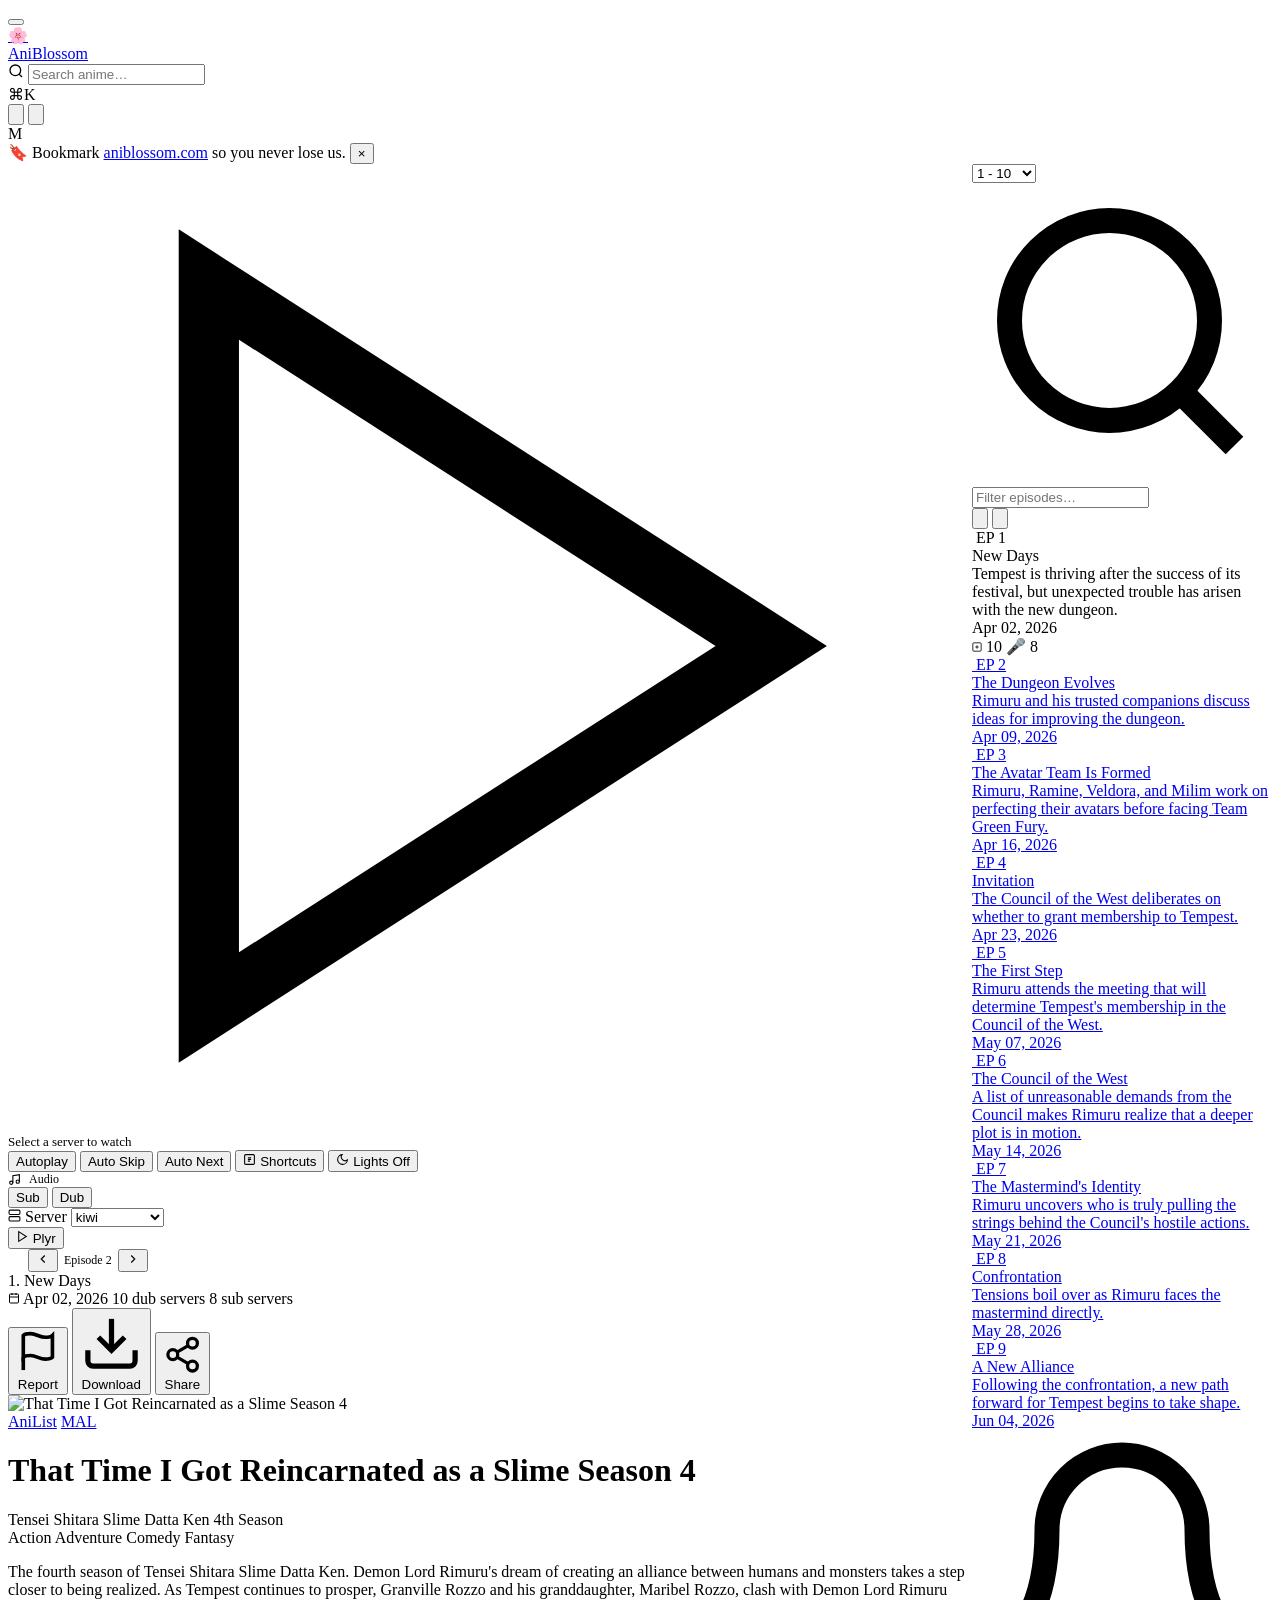
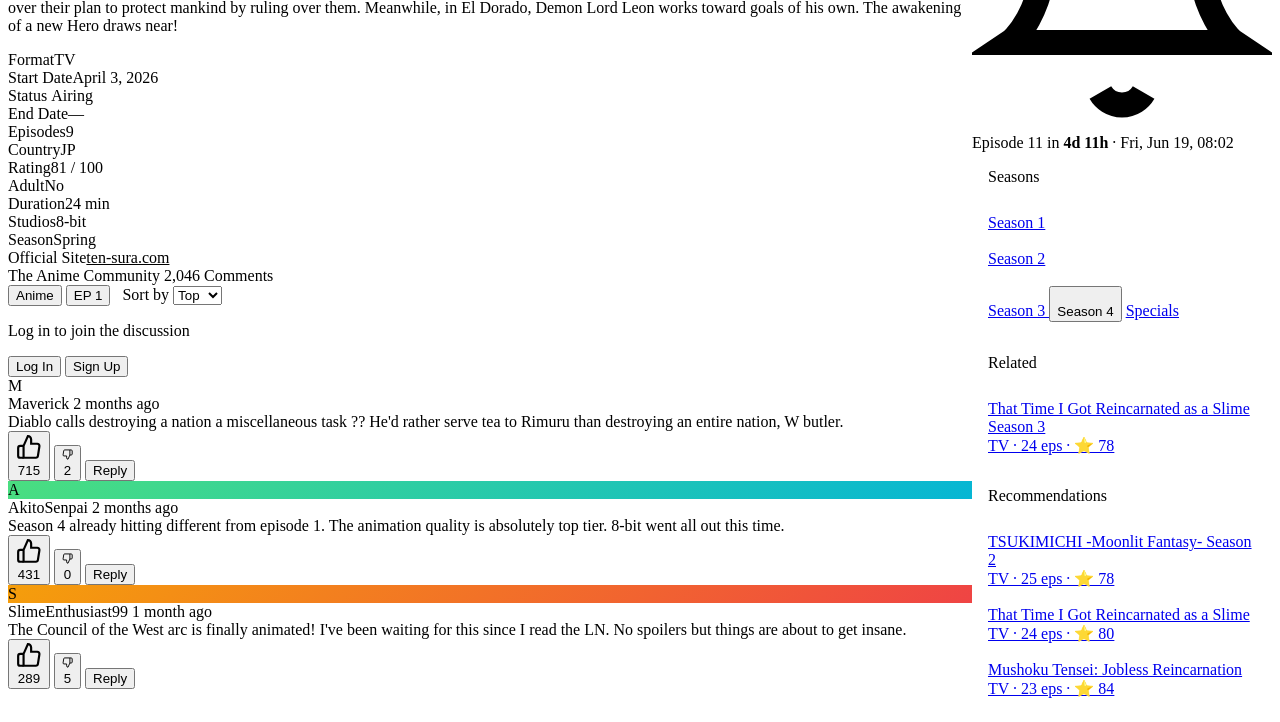
==== watch.html @ 987cf846 "Add files via upload" ====
<!DOCTYPE html>
<html lang="en">
<head>
  <meta charset="UTF-8">
  <meta name="viewport" content="width=device-width, initial-scale=1.0">
  <meta name="description" content="Watch That Time I Got Reincarnated as a Slime Season 4 — AniBlossom">
  <title>That Time I Got Reincarnated as a Slime S4 EP 1 — AniBlossom</title>
  <link rel="icon" type="image/svg+xml" href="data:image/svg+xml,<svg xmlns='http://www.w3.org/2000/svg' viewBox='0 0 32 32'><rect width='32' height='32' rx='8' fill='%23ff6e96'/><text x='16' y='22' text-anchor='middle' font-size='18'>🌸</text></svg>">
  <link rel="stylesheet" href="../css/style.css">
  <style>
    body { background: var(--bg-base); }
    .watch-page-wrap { display: flex; flex-direction: column; min-height: 100vh; }
    .watch-layout { display: grid; grid-template-columns: 1fr 300px; min-height: calc(100vh - var(--nav-h)); }
    .watch-player-col { border-right: 1px solid var(--border); display: flex; flex-direction: column; }

    /* Sidebar in watch mode */
    .watch-right-sidebar {
      display: flex; flex-direction: column;
      height: calc(100vh - var(--nav-h));
      position: sticky; top: var(--nav-h);
      overflow-y: auto; scrollbar-width: thin;
    }

    .ep-grid-mode { display: grid; grid-template-columns: 1fr 1fr; }
    .ep-grid-mode .ep-item { flex-direction: column; padding: 6px; }
    .ep-grid-mode .ep-thumb { width: 100%; height: auto; padding-top: 56.25%; position: relative; margin-bottom: 6px; }
    .ep-grid-mode .ep-thumb img { position: absolute; inset: 0; }
    .ep-grid-mode .ep-desc { display: none; }

    @media (max-width: 900px) {
      .watch-layout { grid-template-columns: 1fr; }
      .watch-right-sidebar {
        height: auto; position: static;
        max-height: 420px; border-top: 1px solid var(--border);
      }
      .watch-player-col { border-right: none; }
    }
    @media (max-width: 640px) {
      .anime-detail-grid { grid-template-columns: 1fr; }
      .seasons-grid { grid-template-columns: repeat(3, 1fr); }
    }
  </style>
</head>
<body class="watch-page" data-anime-id="182205" data-anime-title="That Time I Got Reincarnated as a Slime Season 4" data-anime-thumb="https://cdn.myanimelist.net/images/anime/1015/138006l.jpg" data-current-ep="1">

<!-- ── Navbar ──────────────────────────────────────────────── -->
<nav class="navbar">
  <button class="nav-menu-btn" aria-label="Menu">
    <span></span><span></span><span></span>
  </button>
  <a href="/" class="navbar-logo font-display">
    <div class="logo-icon">🌸</div>
    Ani<span>Blossom</span>
  </a>
  <div class="nav-search">
    <span class="search-icon">
      <svg viewBox="0 0 24 24" fill="none" stroke="currentColor" stroke-width="2" width="16" height="16"><circle cx="11" cy="11" r="8"/><path d="M21 21l-4.35-4.35"/></svg>
    </span>
    <input id="searchInput" type="search" placeholder="Search anime…" autocomplete="off">
    <div class="search-kbd"><span class="kbd">⌘</span><span class="kbd">K</span></div>
    <div class="search-dropdown" id="searchDropdown"></div>
  </div>
  <div class="nav-actions">
    <button class="nav-btn" id="randomBtn" title="Random" aria-label="Random anime">
      <svg viewBox="0 0 24 24" fill="none" stroke="currentColor" stroke-width="2"><polyline points="16 3 21 3 21 8"/><line x1="4" y1="20" x2="21" y2="3"/><polyline points="21 16 21 21 16 21"/><line x1="15" y1="15" x2="21" y2="21"/></svg>
    </button>
    <button class="nav-btn" title="Watchlist" aria-label="Watchlist">
      <svg viewBox="0 0 24 24" fill="none" stroke="currentColor" stroke-width="2"><path d="M19 21l-7-5-7 5V5a2 2 0 0 1 2-2h10a2 2 0 0 1 2 2z"/></svg>
    </button>
    <div class="nav-user-avatar">M</div>
  </div>
</nav>

<!-- Bookmark Banner -->
<div class="site-banner">
  <span class="site-banner-icon">🔖</span>
  Bookmark <a href="/">aniblossom.com</a> so you never lose us.
  <button class="site-banner-close" aria-label="Close">×</button>
</div>

<!-- ── Watch Layout ─────────────────────────────────────────── -->
<div class="watch-page-wrap">
<div class="watch-layout">

  <!-- ── Left: Player + Info ────────────────────────────────── -->
  <div class="watch-player-col">

    <!-- Video -->
    <div class="video-player-wrap">
      <div class="video-placeholder">
        <svg viewBox="0 0 24 24" fill="none" stroke="currentColor" stroke-width="1.5"><polygon points="5 3 19 12 5 21 5 3"/></svg>
        <span style="font-size:13px;color:var(--text-muted)">Select a server to watch</span>
      </div>
    </div>

    <!-- Player Controls Bar -->
    <div class="player-bar">
      <div class="player-bar-left">

        <!-- Autoplay -->
        <button class="player-toggle" data-pref="autoplay">
          <div class="toggle-switch"></div>
          Autoplay
        </button>

        <!-- Auto Skip -->
        <button class="player-toggle on" data-pref="autoskip">
          <div class="toggle-switch"></div>
          Auto Skip
        </button>

        <!-- Auto Next -->
        <button class="player-toggle" data-pref="autonext">
          <div class="toggle-switch"></div>
          Auto Next
        </button>

        <!-- Shortcuts -->
        <button class="player-toggle" data-pref="shortcuts">
          <svg viewBox="0 0 24 24" fill="none" stroke="currentColor" stroke-width="2" width="13" height="13"><rect x="3" y="3" width="18" height="18" rx="2"/><path d="M9 9h6M9 12h6M9 15h4"/></svg>
          Shortcuts
        </button>

        <!-- Lights Off -->
        <button class="player-toggle" data-pref="lights">
          <svg viewBox="0 0 24 24" fill="none" stroke="currentColor" stroke-width="2" width="13" height="13"><path d="M21 12.79A9 9 0 1 1 11.21 3 7 7 0 0 0 21 12.79z"/></svg>
          Lights Off
        </button>
      </div>
      <div class="player-bar-right">

        <!-- Audio: Sub / Dub -->
        <div style="display:flex;align-items:center;gap:8px;font-size:12px;color:var(--text-muted)">
          <svg viewBox="0 0 24 24" fill="none" stroke="currentColor" stroke-width="2" width="13" height="13"><path d="M9 18V5l12-2v13"/><circle cx="6" cy="18" r="3"/><circle cx="18" cy="16" r="3"/></svg>
          Audio
        </div>
        <div class="audio-toggle">
          <button class="audio-btn active">Sub</button>
          <button class="audio-btn">Dub</button>
        </div>

        <!-- Server select -->
        <div class="server-select">
          <span class="server-label">
            <svg viewBox="0 0 24 24" fill="none" stroke="currentColor" stroke-width="2" width="13" height="13"><rect x="2" y="2" width="20" height="8" rx="2"/><rect x="2" y="14" width="20" height="8" rx="2"/><line x1="6" y1="6" x2="6.01" y2="6"/><line x1="6" y1="18" x2="6.01" y2="18"/></svg>
            Server
          </span>
          <select id="serverSelect" class="server-dropdown">
            <option>kiwi</option>
            <option>vidplay</option>
            <option>filemoon</option>
            <option>streamtape</option>
            <option>doodstream</option>
          </select>
        </div>

        <!-- Plyr -->
        <button class="player-toggle" data-pref="plyr">
          <svg viewBox="0 0 24 24" fill="none" stroke="currentColor" stroke-width="2" width="13" height="13"><polygon points="5 3 19 12 5 21 5 3"/></svg>
          Plyr
        </button>

        <!-- Prev / Ep N / Next -->
        <div style="display:flex;align-items:center;gap:6px;margin-left:8px;border-left:1px solid var(--border);padding-left:12px">
          <button class="nav-btn" title="Previous episode">
            <svg viewBox="0 0 24 24" fill="none" stroke="currentColor" stroke-width="2" width="14"><polyline points="15 18 9 12 15 6"/></svg>
          </button>
          <span style="font-size:12px;color:var(--text-muted);white-space:nowrap">Episode 2</span>
          <button class="nav-btn" title="Next episode">
            <svg viewBox="0 0 24 24" fill="none" stroke="currentColor" stroke-width="2" width="14"><polyline points="9 18 15 12 9 6"/></svg>
          </button>
        </div>

      </div>
    </div>

    <!-- Episode Info Below Player -->
    <div class="watch-info">
      <div class="watch-ep-title">1. New Days</div>
      <div class="watch-ep-meta">
        <span class="watch-ep-meta-item">
          <svg viewBox="0 0 24 24" fill="none" stroke="currentColor" stroke-width="2" width="12"><rect x="3" y="4" width="18" height="18" rx="2"/><line x1="16" y1="2" x2="16" y2="6"/><line x1="8" y1="2" x2="8" y2="6"/><line x1="3" y1="10" x2="21" y2="10"/></svg>
          Apr 02, 2026
        </span>
        <span class="watch-ep-meta-item">10 dub servers</span>
        <span class="watch-ep-meta-item">8 sub servers</span>
      </div>
      <div class="watch-ep-actions">
        <button class="watch-action-btn" data-action="report">
          <svg viewBox="0 0 24 24" fill="none" stroke="currentColor" stroke-width="2"><path d="M4 15s1-1 4-1 5 2 8 2 4-1 4-1V3s-1 1-4 1-5-2-8-2-4 1-4 1z"/><line x1="4" y1="22" x2="4" y2="15"/></svg>
          Report
        </button>
        <button class="watch-action-btn" data-action="download">
          <svg viewBox="0 0 24 24" fill="none" stroke="currentColor" stroke-width="2"><path d="M21 15v4a2 2 0 0 1-2 2H5a2 2 0 0 1-2-2v-4"/><polyline points="7 10 12 15 17 10"/><line x1="12" y1="15" x2="12" y2="3"/></svg>
          Download
        </button>
        <button class="watch-action-btn" data-action="share">
          <svg viewBox="0 0 24 24" fill="none" stroke="currentColor" stroke-width="2"><circle cx="18" cy="5" r="3"/><circle cx="6" cy="12" r="3"/><circle cx="18" cy="19" r="3"/><line x1="8.59" y1="13.51" x2="15.42" y2="17.49"/><line x1="15.41" y1="6.51" x2="8.59" y2="10.49"/></svg>
          Share
        </button>
      </div>
    </div>

    <!-- Anime Detail Card -->
    <div class="anime-detail-card">
      <div class="anime-detail-poster">
        <img src="https://cdn.myanimelist.net/images/anime/1015/138006l.jpg" alt="That Time I Got Reincarnated as a Slime Season 4">
        <div class="anime-detail-poster-actions">
          <a href="https://anilist.co" target="_blank" rel="noopener" class="poster-action-btn">AniList</a>
          <a href="https://myanimelist.net" target="_blank" rel="noopener" class="poster-action-btn">MAL</a>
        </div>
      </div>
      <div class="anime-detail-info">
        <h1 class="anime-detail-title">That Time I Got Reincarnated as a Slime Season 4</h1>
        <div class="anime-detail-subtitle">Tensei Shitara Slime Datta Ken 4th Season</div>
        <div class="anime-detail-tags">
          <span class="anime-tag">Action</span>
          <span class="anime-tag">Adventure</span>
          <span class="anime-tag">Comedy</span>
          <span class="anime-tag">Fantasy</span>
        </div>
        <p class="anime-detail-desc">
          The fourth season of Tensei Shitara Slime Datta Ken. Demon Lord Rimuru's dream of creating an alliance between humans and monsters takes a step closer to being realized. As Tempest continues to prosper, Granville Rozzo and his granddaughter, Maribel Rozzo, clash with Demon Lord Rimuru over their plan to protect mankind by ruling over them. Meanwhile, in El Dorado, Demon Lord Leon works toward goals of his own. The awakening of a new Hero draws near!
        </p>
        <div class="anime-detail-grid">
          <div class="detail-row"><span class="detail-label">Format</span><span class="detail-value">TV</span></div>
          <div class="detail-row"><span class="detail-label">Start Date</span><span class="detail-value">April 3, 2026</span></div>
          <div class="detail-row"><span class="detail-label">Status</span><span class="detail-value"><span class="dot dot-airing" style="display:inline-block;margin-right:4px;vertical-align:middle"></span>Airing</span></div>
          <div class="detail-row"><span class="detail-label">End Date</span><span class="detail-value">—</span></div>
          <div class="detail-row"><span class="detail-label">Episodes</span><span class="detail-value">9</span></div>
          <div class="detail-row"><span class="detail-label">Country</span><span class="detail-value">JP</span></div>
          <div class="detail-row"><span class="detail-label">Rating</span><span class="detail-value">81 / 100</span></div>
          <div class="detail-row"><span class="detail-label">Adult</span><span class="detail-value">No</span></div>
          <div class="detail-row"><span class="detail-label">Duration</span><span class="detail-value">24 min</span></div>
          <div class="detail-row"><span class="detail-label">Studios</span><span class="detail-value">8-bit</span></div>
          <div class="detail-row"><span class="detail-label">Season</span><span class="detail-value">Spring</span></div>
          <div class="detail-row"><span class="detail-label">Official Site</span><span class="detail-value"><a href="https://www.ten-sura.com" target="_blank" rel="noopener" style="color:var(--accent)">ten-sura.com</a></span></div>
        </div>
      </div>
    </div>

    <!-- Comments -->
    <div class="comments-section">
      <div class="comments-header">
        <div>
          <span class="comments-title">The Anime Community</span>
          <span class="comments-count">2,046 Comments</span>
        </div>
        <div style="display:flex;align-items:center;gap:12px">
          <div class="comments-tabs">
            <button class="comment-tab active" data-tab="anime">Anime</button>
            <button class="comment-tab" data-tab="ep">EP 1</button>
          </div>
          <div class="comments-sort">
            Sort by
            <select class="sort-select">
              <option>Top</option>
              <option>New</option>
              <option>Old</option>
            </select>
          </div>
        </div>
      </div>

      <!-- Auth bar -->
      <div class="comments-auth-bar">
        <p>Log in to join the discussion</p>
        <button class="auth-btn auth-btn-login">Log In</button>
        <button class="auth-btn auth-btn-signup">Sign Up</button>
      </div>

      <!-- Comments -->
      <div class="comment-item">
        <div class="comment-avatar">M</div>
        <div class="comment-body">
          <div class="comment-header">
            <span class="comment-author">Maverick</span>
            <span class="comment-time">2 months ago</span>
          </div>
          <div class="comment-text">Diablo calls destroying a nation a miscellaneous task ?? He'd rather serve tea to Rimuru than destroying an entire nation, W butler.</div>
          <div class="comment-actions">
            <button class="comment-action-btn" data-vote="up">
              <svg viewBox="0 0 24 24" fill="none" stroke="currentColor" stroke-width="2"><path d="M14 9V5a3 3 0 0 0-3-3l-4 9v11h11.28a2 2 0 0 0 2-1.7l1.38-9a2 2 0 0 0-2-2.3H14z"/><path d="M7 22H4a2 2 0 0 1-2-2v-7a2 2 0 0 1 2-2h3"/></svg>
              <span class="comment-likes">715</span>
            </button>
            <button class="comment-action-btn" data-vote="down">
              <svg viewBox="0 0 24 24" fill="none" stroke="currentColor" stroke-width="2"><path d="M10 15v4a3 3 0 0 0 3 3l4-9V2H5.72a2 2 0 0 0-2 1.7l-1.38 9a2 2 0 0 0 2 2.3H10z"/><path d="M17 2h2.67A2.31 2.31 0 0 1 22 4v7a2.31 2.31 0 0 1-2.33 2H17"/></svg>
              <span class="comment-likes">2</span>
            </button>
            <button class="comment-reply-link">Reply</button>
          </div>
        </div>
      </div>

      <div class="comment-item">
        <div class="comment-avatar" style="background:linear-gradient(135deg,#4ade80,#06b6d4)">A</div>
        <div class="comment-body">
          <div class="comment-header">
            <span class="comment-author">AkitoSenpai</span>
            <span class="comment-time">2 months ago</span>
          </div>
          <div class="comment-text">Season 4 already hitting different from episode 1. The animation quality is absolutely top tier. 8-bit went all out this time.</div>
          <div class="comment-actions">
            <button class="comment-action-btn" data-vote="up">
              <svg viewBox="0 0 24 24" fill="none" stroke="currentColor" stroke-width="2"><path d="M14 9V5a3 3 0 0 0-3-3l-4 9v11h11.28a2 2 0 0 0 2-1.7l1.38-9a2 2 0 0 0-2-2.3H14z"/><path d="M7 22H4a2 2 0 0 1-2-2v-7a2 2 0 0 1 2-2h3"/></svg>
              <span class="comment-likes">431</span>
            </button>
            <button class="comment-action-btn" data-vote="down">
              <svg viewBox="0 0 24 24" fill="none" stroke="currentColor" stroke-width="2"><path d="M10 15v4a3 3 0 0 0 3 3l4-9V2H5.72a2 2 0 0 0-2 1.7l-1.38 9a2 2 0 0 0 2 2.3H10z"/><path d="M17 2h2.67A2.31 2.31 0 0 1 22 4v7a2.31 2.31 0 0 1-2.33 2H17"/></svg>
              <span class="comment-likes">0</span>
            </button>
            <button class="comment-reply-link">Reply</button>
          </div>
        </div>
      </div>

      <div class="comment-item">
        <div class="comment-avatar" style="background:linear-gradient(135deg,#f59e0b,#ef4444)">S</div>
        <div class="comment-body">
          <div class="comment-header">
            <span class="comment-author">SlimeEnthusiast99</span>
            <span class="comment-time">1 month ago</span>
          </div>
          <div class="comment-text">The Council of the West arc is finally animated! I've been waiting for this since I read the LN. No spoilers but things are about to get insane.</div>
          <div class="comment-actions">
            <button class="comment-action-btn" data-vote="up">
              <svg viewBox="0 0 24 24" fill="none" stroke="currentColor" stroke-width="2"><path d="M14 9V5a3 3 0 0 0-3-3l-4 9v11h11.28a2 2 0 0 0 2-1.7l1.38-9a2 2 0 0 0-2-2.3H14z"/><path d="M7 22H4a2 2 0 0 1-2-2v-7a2 2 0 0 1 2-2h3"/></svg>
              <span class="comment-likes">289</span>
            </button>
            <button class="comment-action-btn" data-vote="down">
              <svg viewBox="0 0 24 24" fill="none" stroke="currentColor" stroke-width="2"><path d="M10 15v4a3 3 0 0 0 3 3l4-9V2H5.72a2 2 0 0 0-2 1.7l-1.38 9a2 2 0 0 0 2 2.3H10z"/><path d="M17 2h2.67A2.31 2.31 0 0 1 22 4v7a2.31 2.31 0 0 1-2.33 2H17"/></svg>
              <span class="comment-likes">5</span>
            </button>
            <button class="comment-reply-link">Reply</button>
          </div>
        </div>
      </div>

    </div>

  </div>

  <!-- ── Right: Episode List + Seasons + Related ────────────── -->
  <div class="watch-right-sidebar">

    <!-- Episode Panel -->
    <div style="flex-shrink:0">
      <div class="episode-panel-header">
        <select class="ep-range-select">
          <option>1 - 10</option>
          <option>11 - 20</option>
        </select>
        <div class="ep-search">
          <span class="ep-search-icon">
            <svg viewBox="0 0 24 24" fill="none" stroke="currentColor" stroke-width="2"><circle cx="11" cy="11" r="8"/><path d="M21 21l-4.35-4.35"/></svg>
          </span>
          <input type="search" placeholder="Filter episodes…">
        </div>
        <div class="ep-view-btns">
          <button class="ep-view-btn active" data-view="list" title="List view">
            <svg viewBox="0 0 24 24" fill="none" stroke="currentColor" stroke-width="2"><line x1="8" y1="6" x2="21" y2="6"/><line x1="8" y1="12" x2="21" y2="12"/><line x1="8" y1="18" x2="21" y2="18"/><line x1="3" y1="6" x2="3.01" y2="6"/><line x1="3" y1="12" x2="3.01" y2="12"/><line x1="3" y1="18" x2="3.01" y2="18"/></svg>
          </button>
          <button class="ep-view-btn" data-view="grid" title="Grid view">
            <svg viewBox="0 0 24 24" fill="none" stroke="currentColor" stroke-width="2"><rect x="3" y="3" width="7" height="7"/><rect x="14" y="3" width="7" height="7"/><rect x="14" y="14" width="7" height="7"/><rect x="3" y="14" width="7" height="7"/></svg>
          </button>
        </div>
      </div>

      <div class="episode-list">

        <div class="ep-item active">
          <div class="ep-thumb">
            <img src="https://cdn.myanimelist.net/images/anime/1015/138006l.jpg" alt="" loading="lazy">
            <span class="ep-num-badge">EP 1</span>
          </div>
          <div class="ep-info">
            <div class="ep-title">New Days</div>
            <div class="ep-desc">Tempest is thriving after the success of its festival, but unexpected trouble has arisen with the new dungeon.</div>
            <div class="ep-date">Apr 02, 2026</div>
            <div class="ep-badges">
              <span class="ep-badge">
                <svg viewBox="0 0 24 24" fill="none" stroke="currentColor" stroke-width="2" width="10"><rect x="2" y="2" width="20" height="20" rx="2"/><path d="M8 12h8M12 8v8"/></svg>
                10
              </span>
              <span class="ep-badge">🎤 8</span>
            </div>
          </div>
        </div>

        <a href="/watch/182205/2" class="ep-item">
          <div class="ep-thumb">
            <img src="https://cdn.myanimelist.net/images/anime/1015/138006l.jpg" alt="" loading="lazy">
            <span class="ep-num-badge">EP 2</span>
          </div>
          <div class="ep-info">
            <div class="ep-title">The Dungeon Evolves</div>
            <div class="ep-desc">Rimuru and his trusted companions discuss ideas for improving the dungeon.</div>
            <div class="ep-date">Apr 09, 2026</div>
          </div>
        </a>

        <a href="/watch/182205/3" class="ep-item">
          <div class="ep-thumb">
            <img src="https://cdn.myanimelist.net/images/anime/1015/138006l.jpg" alt="" loading="lazy">
            <span class="ep-num-badge">EP 3</span>
          </div>
          <div class="ep-info">
            <div class="ep-title">The Avatar Team Is Formed</div>
            <div class="ep-desc">Rimuru, Ramine, Veldora, and Milim work on perfecting their avatars before facing Team Green Fury.</div>
            <div class="ep-date">Apr 16, 2026</div>
          </div>
        </a>

        <a href="/watch/182205/4" class="ep-item">
          <div class="ep-thumb">
            <img src="https://cdn.myanimelist.net/images/anime/1015/138006l.jpg" alt="" loading="lazy">
            <span class="ep-num-badge">EP 4</span>
          </div>
          <div class="ep-info">
            <div class="ep-title">Invitation</div>
            <div class="ep-desc">The Council of the West deliberates on whether to grant membership to Tempest.</div>
            <div class="ep-date">Apr 23, 2026</div>
          </div>
        </a>

        <a href="/watch/182205/5" class="ep-item">
          <div class="ep-thumb">
            <img src="https://cdn.myanimelist.net/images/anime/1015/138006l.jpg" alt="" loading="lazy">
            <span class="ep-num-badge">EP 5</span>
          </div>
          <div class="ep-info">
            <div class="ep-title">The First Step</div>
            <div class="ep-desc">Rimuru attends the meeting that will determine Tempest's membership in the Council of the West.</div>
            <div class="ep-date">May 07, 2026</div>
          </div>
        </a>

        <a href="/watch/182205/6" class="ep-item">
          <div class="ep-thumb">
            <img src="https://cdn.myanimelist.net/images/anime/1015/138006l.jpg" alt="" loading="lazy">
            <span class="ep-num-badge">EP 6</span>
          </div>
          <div class="ep-info">
            <div class="ep-title">The Council of the West</div>
            <div class="ep-desc">A list of unreasonable demands from the Council makes Rimuru realize that a deeper plot is in motion.</div>
            <div class="ep-date">May 14, 2026</div>
          </div>
        </a>

        <a href="/watch/182205/7" class="ep-item">
          <div class="ep-thumb">
            <img src="https://cdn.myanimelist.net/images/anime/1015/138006l.jpg" alt="" loading="lazy">
            <span class="ep-num-badge">EP 7</span>
          </div>
          <div class="ep-info">
            <div class="ep-title">The Mastermind's Identity</div>
            <div class="ep-desc">Rimuru uncovers who is truly pulling the strings behind the Council's hostile actions.</div>
            <div class="ep-date">May 21, 2026</div>
          </div>
        </a>

        <a href="/watch/182205/8" class="ep-item">
          <div class="ep-thumb">
            <img src="https://cdn.myanimelist.net/images/anime/1015/138006l.jpg" alt="" loading="lazy">
            <span class="ep-num-badge">EP 8</span>
          </div>
          <div class="ep-info">
            <div class="ep-title">Confrontation</div>
            <div class="ep-desc">Tensions boil over as Rimuru faces the mastermind directly.</div>
            <div class="ep-date">May 28, 2026</div>
          </div>
        </a>

        <a href="/watch/182205/9" class="ep-item">
          <div class="ep-thumb">
            <img src="https://cdn.myanimelist.net/images/anime/1015/138006l.jpg" alt="" loading="lazy">
            <span class="ep-num-badge">EP 9</span>
          </div>
          <div class="ep-info">
            <div class="ep-title">A New Alliance</div>
            <div class="ep-desc">Following the confrontation, a new path forward for Tempest begins to take shape.</div>
            <div class="ep-date">Jun 04, 2026</div>
          </div>
        </a>

      </div>

      <!-- Next episode alert -->
      <div class="ep-next-alert">
        <svg viewBox="0 0 24 24" fill="none" stroke="currentColor" stroke-width="2"><path d="M18 8A6 6 0 0 0 6 8c0 7-3 9-3 9h18s-3-2-3-9"/><path d="M13.73 21a2 2 0 0 1-3.46 0"/></svg>
        <span class="ep-next-text">Episode 11 in <strong>4d 11h</strong> · Fri, Jun 19, 08:02</span>
      </div>
    </div>

    <!-- Seasons -->
    <div style="padding:16px;border-top:1px solid var(--border)">
      <div class="sidebar-section-title" style="margin-bottom:10px">Seasons</div>
      <div class="seasons-grid">
        <a href="/watch/tensei-s1" class="season-btn">
          <div class="season-btn-thumb">
            <img src="https://cdn.myanimelist.net/images/anime/1383/103816l.jpg" alt="" loading="lazy">
          </div>
          Season 1
        </a>
        <a href="/watch/tensei-s2" class="season-btn">
          <div class="season-btn-thumb">
            <img src="https://cdn.myanimelist.net/images/anime/1017/130307l.jpg" alt="" loading="lazy">
          </div>
          Season 2
        </a>
        <a href="/watch/tensei-s3" class="season-btn">
          <div class="season-btn-thumb">
            <img src="https://cdn.myanimelist.net/images/anime/1015/138006l.jpg" alt="" loading="lazy">
          </div>
          Season 3
        </a>
        <button class="season-btn active">
          <div class="season-btn-thumb">
            <img src="https://cdn.myanimelist.net/images/anime/1015/138006l.jpg" alt="" loading="lazy">
          </div>
          Season 4
        </button>
        <a href="/watch/tensei-specials" class="season-btn" style="grid-column:1/-1">Specials</a>
      </div>
    </div>

    <!-- Related -->
    <div style="padding:16px;border-top:1px solid var(--border)">
      <div class="sidebar-section-title" style="margin-bottom:10px">Related</div>
      <a class="related-item" href="/watch/tensei-s3">
        <span class="dot dot-finished"></span>
        <div class="related-thumb">
          <img src="https://cdn.myanimelist.net/images/anime/1017/130307l.jpg" alt="" loading="lazy">
        </div>
        <div>
          <div class="related-title">That Time I Got Reincarnated as a Slime Season 3</div>
          <div class="related-meta">TV · 24 eps · ⭐ 78</div>
        </div>
      </a>
    </div>

    <!-- Recommendations -->
    <div style="padding:16px;border-top:1px solid var(--border)">
      <div class="sidebar-section-title" style="margin-bottom:10px">Recommendations</div>
      <a class="related-item" href="/watch/tsukimichi-s2">
        <span class="dot dot-finished"></span>
        <div class="related-thumb">
          <img src="https://cdn.myanimelist.net/images/anime/1855/138060l.jpg" alt="" loading="lazy">
        </div>
        <div>
          <div class="related-title">TSUKIMICHI -Moonlit Fantasy- Season 2</div>
          <div class="related-meta">TV · 25 eps · ⭐ 78</div>
        </div>
      </a>
      <a class="related-item" href="/watch/tensei-s1">
        <span class="dot dot-finished"></span>
        <div class="related-thumb">
          <img src="https://cdn.myanimelist.net/images/anime/1383/103816l.jpg" alt="" loading="lazy">
        </div>
        <div>
          <div class="related-title">That Time I Got Reincarnated as a Slime</div>
          <div class="related-meta">TV · 24 eps · ⭐ 80</div>
        </div>
      </a>
      <a class="related-item" href="/watch/mushoku">
        <span class="dot dot-upcoming"></span>
        <div class="related-thumb">
          <img src="https://cdn.myanimelist.net/images/anime/1432/140033l.jpg" alt="" loading="lazy">
        </div>
        <div>
          <div class="related-title">Mushoku Tensei: Jobless Reincarnation</div>
          <div class="related-meta">TV · 23 eps · ⭐ 84</div>
        </div>
      </a>
    </div>

  </div>

</div><!-- end watch-layout -->
</div><!-- end watch-page-wrap -->

<div id="toastContainer" class="toast-container"></div>
<script src="../js/main.js"></script>
</body>
</html>
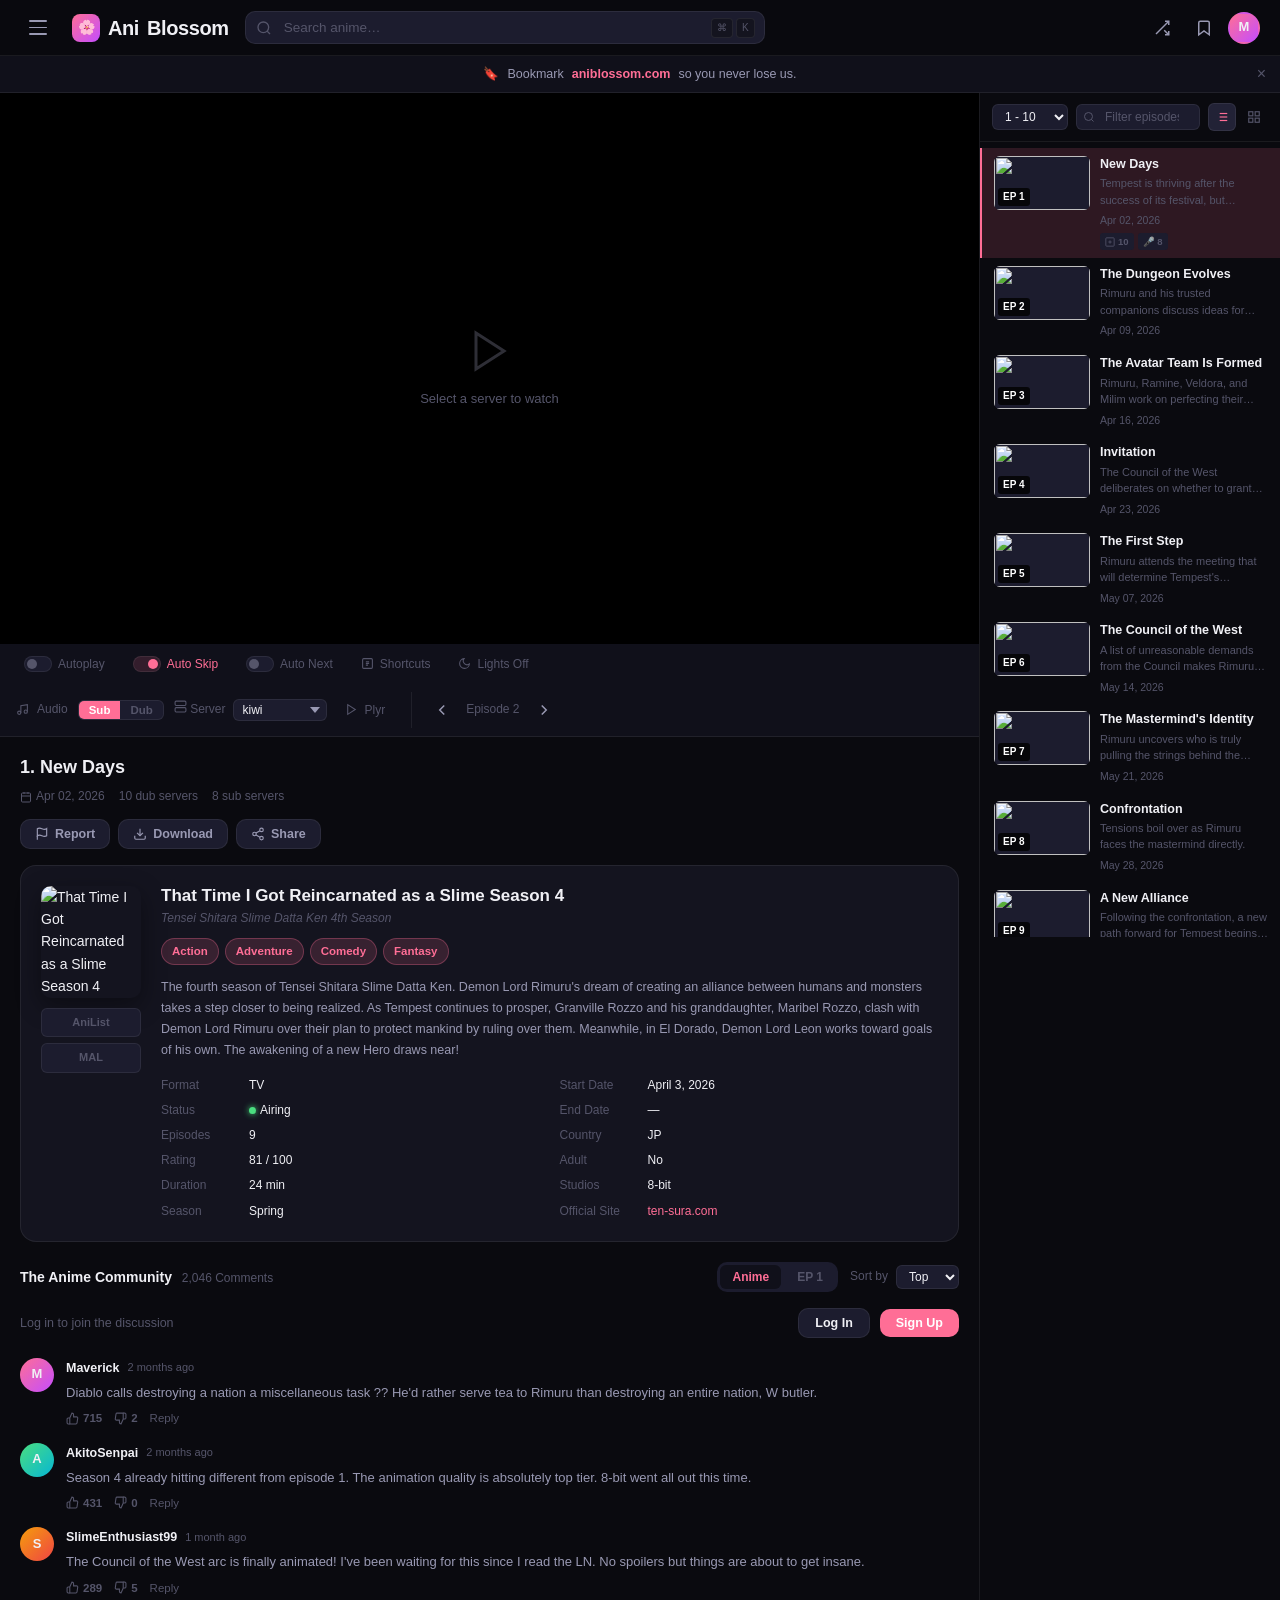
==== commit 285ac3e6: "Update watch.html" ====
--- a/watch.html
+++ b/watch.html
@@ -6,7 +6,7 @@
   <meta name="description" content="Watch That Time I Got Reincarnated as a Slime Season 4 — AniBlossom">
   <title>That Time I Got Reincarnated as a Slime S4 EP 1 — AniBlossom</title>
   <link rel="icon" type="image/svg+xml" href="data:image/svg+xml,<svg xmlns='http://www.w3.org/2000/svg' viewBox='0 0 32 32'><rect width='32' height='32' rx='8' fill='%23ff6e96'/><text x='16' y='22' text-anchor='middle' font-size='18'>🌸</text></svg>">
-  <link rel="stylesheet" href="../css/style.css">
+  <link rel="stylesheet" href="styles.css">
   <style>
     body { background: var(--bg-base); }
     .watch-page-wrap { display: flex; flex-direction: column; min-height: 100vh; }
--- a/styles.css
+++ b/styles.css
@@ -0,0 +1,1490 @@
+/* ============================================================
+   ANIBLOSSOM — Global Stylesheet
+   Brand: deep dark + sakura accent
+   ============================================================ */
+
+@import url('https://fonts.googleapis.com/css2?family=Inter:wght@300;400;500;600;700&family=Outfit:wght@400;600;700;800&display=swap');
+
+/* ── Design Tokens ────────────────────────────────────────── */
+:root {
+  /* Palette */
+  --bg-base:       #0a0a0f;
+  --bg-surface:    #10101a;
+  --bg-card:       #14141f;
+  --bg-elevated:   #1c1c2e;
+  --bg-hover:      #222236;
+
+  --border:        rgba(255,255,255,0.07);
+  --border-accent: rgba(255,110,150,0.3);
+
+  /* Sakura accent */
+  --accent:        #ff6e96;
+  --accent-dim:    rgba(255,110,150,0.15);
+  --accent-glow:   rgba(255,110,150,0.25);
+  --accent-soft:   #ff9ab5;
+
+  /* Text */
+  --text-primary:  #f0f0f5;
+  --text-secondary:#9999b3;
+  --text-muted:    #55556a;
+  --text-accent:   #ff6e96;
+
+  /* Status dots */
+  --dot-airing:    #4ade80;
+  --dot-upcoming:  #facc15;
+  --dot-finished:  #94a3b8;
+
+  /* Sizing */
+  --nav-h:         56px;
+  --sidebar-w:     300px;
+  --radius-sm:     6px;
+  --radius-md:     10px;
+  --radius-lg:     16px;
+  --radius-xl:     22px;
+
+  /* Transitions */
+  --ease:          cubic-bezier(0.4, 0, 0.2, 1);
+  --dur-fast:      120ms;
+  --dur-mid:       200ms;
+  --dur-slow:      350ms;
+}
+
+/* ── Reset ────────────────────────────────────────────────── */
+*, *::before, *::after { box-sizing: border-box; margin: 0; padding: 0; }
+
+html { scroll-behavior: smooth; -webkit-text-size-adjust: 100%; }
+
+body {
+  background: var(--bg-base);
+  color: var(--text-primary);
+  font-family: 'Inter', -apple-system, BlinkMacSystemFont, sans-serif;
+  font-size: 14px;
+  line-height: 1.6;
+  min-height: 100vh;
+  overflow-x: hidden;
+  -webkit-font-smoothing: antialiased;
+  -moz-osx-font-smoothing: grayscale;
+}
+
+a { color: inherit; text-decoration: none; }
+img { display: block; max-width: 100%; }
+button { border: none; background: none; cursor: pointer; font-family: inherit; }
+input, select, textarea { font-family: inherit; }
+ul, ol { list-style: none; }
+
+/* ── Scrollbar ────────────────────────────────────────────── */
+::-webkit-scrollbar { width: 6px; height: 6px; }
+::-webkit-scrollbar-track { background: transparent; }
+::-webkit-scrollbar-thumb { background: var(--bg-elevated); border-radius: 99px; }
+::-webkit-scrollbar-thumb:hover { background: var(--accent-dim); }
+
+/* ── Typography ───────────────────────────────────────────── */
+.font-display { font-family: 'Outfit', sans-serif; }
+
+h1, h2, h3, h4 { font-family: 'Outfit', sans-serif; font-weight: 700; line-height: 1.2; }
+
+/* ── Utility ──────────────────────────────────────────────── */
+.sr-only {
+  position: absolute; width: 1px; height: 1px;
+  padding: 0; margin: -1px; overflow: hidden;
+  clip: rect(0,0,0,0); white-space: nowrap; border: 0;
+}
+
+.truncate { overflow: hidden; text-overflow: ellipsis; white-space: nowrap; }
+
+.badge {
+  display: inline-flex; align-items: center; gap: 4px;
+  padding: 2px 8px; border-radius: 99px;
+  font-size: 11px; font-weight: 600; letter-spacing: 0.03em;
+  background: var(--bg-elevated);
+  color: var(--text-secondary);
+}
+.badge-accent { background: var(--accent-dim); color: var(--accent); }
+.badge-green  { background: rgba(74,222,128,0.12); color: #4ade80; }
+.badge-yellow { background: rgba(250,204,21,0.12); color: #facc15; }
+
+.dot {
+  width: 7px; height: 7px; border-radius: 50%;
+  display: inline-block; flex-shrink: 0;
+}
+.dot-airing   { background: var(--dot-airing); box-shadow: 0 0 6px var(--dot-airing); }
+.dot-upcoming { background: var(--dot-upcoming); }
+.dot-finished { background: var(--dot-finished); }
+
+/* ── Navigation ───────────────────────────────────────────── */
+.navbar {
+  position: sticky; top: 0; z-index: 100;
+  height: var(--nav-h);
+  background: rgba(10,10,15,0.92);
+  backdrop-filter: blur(20px) saturate(180%);
+  -webkit-backdrop-filter: blur(20px) saturate(180%);
+  border-bottom: 1px solid var(--border);
+  display: flex; align-items: center; gap: 16px;
+  padding: 0 20px;
+}
+
+.navbar-logo {
+  display: flex; align-items: center; gap: 8px;
+  font-family: 'Outfit', sans-serif;
+  font-size: 20px; font-weight: 800;
+  color: var(--text-primary);
+  letter-spacing: -0.02em;
+  flex-shrink: 0;
+}
+
+.navbar-logo .logo-icon {
+  width: 28px; height: 28px;
+  background: linear-gradient(135deg, var(--accent), #c44dff);
+  border-radius: 8px;
+  display: flex; align-items: center; justify-content: center;
+  font-size: 14px;
+}
+
+.navbar-logo .logo-text span { color: var(--accent); }
+
+/* Hamburger */
+.nav-menu-btn {
+  width: 36px; height: 36px;
+  display: flex; flex-direction: column;
+  align-items: center; justify-content: center; gap: 5px;
+  border-radius: var(--radius-sm);
+  transition: background var(--dur-fast) var(--ease);
+  flex-shrink: 0;
+}
+.nav-menu-btn:hover { background: var(--bg-hover); }
+.nav-menu-btn span {
+  display: block; width: 18px; height: 1.5px;
+  background: var(--text-secondary);
+  border-radius: 2px;
+  transition: all var(--dur-mid) var(--ease);
+}
+
+/* Search */
+.nav-search {
+  flex: 1; max-width: 520px; position: relative;
+}
+.nav-search input {
+  width: 100%;
+  background: var(--bg-elevated);
+  border: 1px solid var(--border);
+  border-radius: var(--radius-md);
+  color: var(--text-primary);
+  font-size: 13.5px;
+  padding: 8px 44px 8px 38px;
+  transition: border-color var(--dur-mid) var(--ease),
+              box-shadow var(--dur-mid) var(--ease);
+  outline: none;
+}
+.nav-search input::placeholder { color: var(--text-muted); }
+.nav-search input:focus {
+  border-color: var(--accent);
+  box-shadow: 0 0 0 3px var(--accent-glow);
+}
+.nav-search .search-icon {
+  position: absolute; left: 11px; top: 50%; transform: translateY(-50%);
+  color: var(--text-muted); pointer-events: none;
+  display: flex; align-items: center;
+}
+.nav-search .search-kbd {
+  position: absolute; right: 10px; top: 50%; transform: translateY(-50%);
+  display: flex; gap: 3px;
+}
+.nav-search .kbd {
+  background: var(--bg-card);
+  border: 1px solid var(--border);
+  border-radius: 4px;
+  padding: 1px 5px;
+  font-size: 10px; color: var(--text-muted);
+}
+
+/* Nav actions */
+.nav-actions { margin-left: auto; display: flex; align-items: center; gap: 6px; }
+
+.nav-btn {
+  width: 36px; height: 36px;
+  display: flex; align-items: center; justify-content: center;
+  border-radius: var(--radius-sm);
+  color: var(--text-secondary);
+  transition: background var(--dur-fast) var(--ease),
+              color var(--dur-fast) var(--ease);
+}
+.nav-btn:hover { background: var(--bg-hover); color: var(--text-primary); }
+.nav-btn svg { width: 18px; height: 18px; }
+
+.nav-user-avatar {
+  width: 32px; height: 32px; border-radius: 50%;
+  background: linear-gradient(135deg, var(--accent), #c44dff);
+  display: flex; align-items: center; justify-content: center;
+  font-size: 13px; font-weight: 600;
+  cursor: pointer;
+  border: 2px solid transparent;
+  transition: border-color var(--dur-mid) var(--ease);
+}
+.nav-user-avatar:hover { border-color: var(--accent); }
+
+/* Search Results Dropdown */
+.search-dropdown {
+  position: absolute; top: calc(100% + 8px); left: 0; right: 0;
+  background: var(--bg-surface);
+  border: 1px solid var(--border);
+  border-radius: var(--radius-lg);
+  overflow: hidden;
+  box-shadow: 0 24px 48px rgba(0,0,0,0.5);
+  display: none;
+  z-index: 200;
+}
+.search-dropdown.open { display: block; animation: slideDown var(--dur-mid) var(--ease); }
+
+.search-result-item {
+  display: flex; align-items: center; gap: 12px;
+  padding: 10px 14px;
+  transition: background var(--dur-fast) var(--ease);
+  cursor: pointer;
+}
+.search-result-item:hover { background: var(--bg-hover); }
+.search-result-item img {
+  width: 44px; height: 60px; object-fit: cover;
+  border-radius: var(--radius-sm); flex-shrink: 0;
+  background: var(--bg-elevated);
+}
+.search-result-title { font-weight: 600; font-size: 13px; margin-bottom: 2px; }
+.search-result-meta { font-size: 11px; color: var(--text-muted); }
+
+/* Genre bar */
+.genre-bar {
+  background: var(--bg-surface);
+  border-bottom: 1px solid var(--border);
+  display: flex; align-items: center; gap: 0;
+  padding: 0 16px;
+  overflow: hidden;
+  position: relative;
+}
+.genre-bar-inner {
+  display: flex; align-items: center; gap: 4px;
+  overflow-x: auto; padding: 10px 0;
+  scrollbar-width: none; -ms-overflow-style: none;
+  flex: 1;
+}
+.genre-bar-inner::-webkit-scrollbar { display: none; }
+
+.genre-pill {
+  padding: 5px 14px; border-radius: 99px;
+  font-size: 12.5px; font-weight: 500;
+  color: var(--text-secondary);
+  white-space: nowrap;
+  border: 1px solid transparent;
+  transition: all var(--dur-fast) var(--ease);
+  cursor: pointer;
+  flex-shrink: 0;
+}
+.genre-pill:hover {
+  color: var(--text-primary);
+  background: var(--bg-hover);
+  border-color: var(--border);
+}
+.genre-pill.active {
+  color: var(--accent);
+  background: var(--accent-dim);
+  border-color: var(--border-accent);
+}
+
+.genre-scroll-btn {
+  width: 28px; height: 28px; border-radius: 50%;
+  background: var(--bg-elevated);
+  border: 1px solid var(--border);
+  color: var(--text-secondary);
+  display: flex; align-items: center; justify-content: center;
+  flex-shrink: 0;
+  transition: all var(--dur-fast) var(--ease);
+}
+.genre-scroll-btn:hover { background: var(--bg-hover); color: var(--text-primary); }
+
+/* ── Hero Banner ──────────────────────────────────────────── */
+.hero {
+  position: relative;
+  height: 440px;
+  overflow: hidden;
+  background: var(--bg-surface);
+}
+
+.hero-slide {
+  position: absolute; inset: 0;
+  opacity: 0;
+  transition: opacity 0.6s var(--ease);
+}
+.hero-slide.active { opacity: 1; }
+
+.hero-bg {
+  position: absolute; inset: 0;
+  background-size: cover; background-position: center 20%;
+  filter: brightness(0.45);
+  transform: scale(1.02);
+  transition: transform 8s linear;
+}
+.hero-slide.active .hero-bg { transform: scale(1); }
+
+.hero-gradient {
+  position: absolute; inset: 0;
+  background: linear-gradient(
+    90deg,
+    rgba(10,10,15,0.96) 0%,
+    rgba(10,10,15,0.7) 40%,
+    rgba(10,10,15,0.1) 75%,
+    transparent 100%
+  ),
+  linear-gradient(
+    0deg,
+    rgba(10,10,15,1) 0%,
+    transparent 40%
+  );
+}
+
+.hero-content {
+  position: absolute; bottom: 40px; left: 48px;
+  max-width: 540px;
+}
+
+.hero-meta {
+  display: flex; align-items: center; gap: 16px;
+  margin-bottom: 12px;
+}
+.hero-meta-item {
+  display: flex; align-items: center; gap: 5px;
+  font-size: 12px; color: var(--text-secondary);
+}
+.hero-meta-item svg { width: 13px; height: 13px; }
+
+.hero-title {
+  font-size: 36px; font-weight: 800;
+  line-height: 1.1; margin-bottom: 12px;
+  text-shadow: 0 2px 20px rgba(0,0,0,0.5);
+}
+
+.hero-genres {
+  display: flex; gap: 8px; flex-wrap: wrap;
+  margin-bottom: 14px;
+}
+.hero-genre-tag {
+  padding: 3px 10px; border-radius: 99px;
+  font-size: 11.5px; font-weight: 600;
+  background: rgba(255,255,255,0.1);
+  border: 1px solid rgba(255,255,255,0.15);
+  color: var(--text-secondary);
+}
+
+.hero-desc {
+  font-size: 13px; color: var(--text-secondary);
+  line-height: 1.7; margin-bottom: 20px;
+  display: -webkit-box;
+  -webkit-line-clamp: 3;
+  -webkit-box-orient: vertical;
+  overflow: hidden;
+}
+
+.hero-actions {
+  display: flex; align-items: center; gap: 10px;
+}
+
+.btn {
+  display: inline-flex; align-items: center; gap: 7px;
+  padding: 9px 20px; border-radius: var(--radius-md);
+  font-size: 13.5px; font-weight: 600;
+  transition: all var(--dur-mid) var(--ease);
+  cursor: pointer; border: none;
+}
+.btn-primary {
+  background: var(--accent);
+  color: #fff;
+}
+.btn-primary:hover {
+  background: var(--accent-soft);
+  transform: translateY(-1px);
+  box-shadow: 0 8px 24px var(--accent-glow);
+}
+.btn-secondary {
+  background: rgba(255,255,255,0.1);
+  color: var(--text-primary);
+  border: 1px solid rgba(255,255,255,0.15);
+}
+.btn-secondary:hover {
+  background: rgba(255,255,255,0.15);
+  transform: translateY(-1px);
+}
+.btn svg { width: 16px; height: 16px; }
+
+/* Hero nav controls */
+.hero-controls {
+  position: absolute; top: 20px; right: 24px;
+  display: flex; align-items: center; gap: 10px;
+}
+.hero-counter {
+  font-size: 12px; color: var(--text-secondary);
+  font-variant-numeric: tabular-nums;
+}
+.hero-nav-btn {
+  width: 32px; height: 32px; border-radius: 50%;
+  background: rgba(255,255,255,0.1);
+  border: 1px solid rgba(255,255,255,0.15);
+  color: var(--text-primary);
+  display: flex; align-items: center; justify-content: center;
+  backdrop-filter: blur(10px);
+  -webkit-backdrop-filter: blur(10px);
+  transition: background var(--dur-fast) var(--ease);
+}
+.hero-nav-btn:hover { background: rgba(255,255,255,0.2); }
+
+/* Hero countdown */
+.hero-countdown {
+  position: absolute; top: 20px; left: 24px;
+  display: flex; align-items: center; gap: 7px;
+  background: rgba(10,10,15,0.7);
+  border: 1px solid var(--border);
+  border-radius: var(--radius-md);
+  padding: 6px 12px;
+  font-size: 12px; color: var(--text-secondary);
+  backdrop-filter: blur(10px);
+  -webkit-backdrop-filter: blur(10px);
+}
+
+/* ── Layout ───────────────────────────────────────────────── */
+.page-wrapper {
+  display: grid;
+  grid-template-columns: 1fr var(--sidebar-w);
+  gap: 0;
+  max-width: 1600px;
+  margin: 0 auto;
+}
+.page-wrapper.full-width { grid-template-columns: 1fr; }
+
+.main-col { min-width: 0; padding: 0 0 60px; }
+
+.sidebar {
+  padding: 20px 16px 60px;
+  border-left: 1px solid var(--border);
+  position: sticky; top: var(--nav-h);
+  height: calc(100vh - var(--nav-h));
+  overflow-y: auto;
+  scrollbar-width: thin;
+}
+
+/* ── Section Headings ─────────────────────────────────────── */
+.section { padding: 24px 24px 0; }
+.section + .section { padding-top: 16px; }
+
+.section-header {
+  display: flex; align-items: center; justify-content: space-between;
+  margin-bottom: 16px;
+}
+.section-title {
+  font-size: 16px; font-weight: 700;
+  display: flex; align-items: center; gap: 8px;
+}
+.section-title-icon { color: var(--accent); font-size: 14px; }
+.section-link {
+  font-size: 12px; color: var(--accent);
+  transition: opacity var(--dur-fast) var(--ease);
+}
+.section-link:hover { opacity: 0.7; }
+
+/* ── Anime Cards ──────────────────────────────────────────── */
+.card-grid {
+  display: grid;
+  grid-template-columns: repeat(auto-fill, minmax(140px, 1fr));
+  gap: 14px;
+}
+
+.anime-card {
+  position: relative; border-radius: var(--radius-md);
+  overflow: hidden; cursor: pointer;
+  background: var(--bg-card);
+  transition: transform var(--dur-mid) var(--ease),
+              box-shadow var(--dur-mid) var(--ease);
+}
+.anime-card:hover {
+  transform: translateY(-4px);
+  box-shadow: 0 16px 40px rgba(0,0,0,0.4);
+}
+.anime-card:hover .card-overlay { opacity: 1; }
+
+.card-thumb {
+  position: relative; padding-top: 140%;
+  background: var(--bg-elevated);
+  overflow: hidden;
+}
+.card-thumb img {
+  position: absolute; inset: 0;
+  width: 100%; height: 100%; object-fit: cover;
+  transition: transform 0.5s var(--ease);
+}
+.anime-card:hover .card-thumb img { transform: scale(1.05); }
+
+.card-overlay {
+  position: absolute; inset: 0;
+  background: linear-gradient(180deg, transparent 30%, rgba(0,0,0,0.85) 100%);
+  opacity: 0;
+  transition: opacity var(--dur-mid) var(--ease);
+  display: flex; align-items: flex-end; padding: 10px;
+}
+.card-play-btn {
+  width: 38px; height: 38px; border-radius: 50%;
+  background: var(--accent);
+  display: flex; align-items: center; justify-content: center;
+  margin: 0 auto;
+  transform: scale(0.8);
+  transition: transform var(--dur-mid) var(--ease);
+  position: absolute; top: 50%; left: 50%; transform: translate(-50%,-50%) scale(0.8);
+}
+.anime-card:hover .card-play-btn { transform: translate(-50%,-50%) scale(1); }
+.card-play-btn svg { width: 16px; height: 16px; color: #fff; margin-left: 2px; }
+
+/* Corner dot */
+.card-status-dot {
+  position: absolute; top: 8px; left: 8px;
+  width: 8px; height: 8px; border-radius: 50%;
+  box-shadow: 0 0 0 2px var(--bg-card);
+}
+
+/* Episode badge on thumb */
+.card-ep-badge {
+  position: absolute; bottom: 6px; left: 6px;
+  background: rgba(0,0,0,0.75);
+  border-radius: var(--radius-sm);
+  padding: 2px 6px;
+  font-size: 10px; font-weight: 700;
+  color: #fff;
+}
+
+/* Remove btn */
+.card-remove {
+  position: absolute; top: 6px; right: 6px;
+  width: 20px; height: 20px; border-radius: 50%;
+  background: rgba(0,0,0,0.6);
+  color: var(--text-secondary);
+  display: flex; align-items: center; justify-content: center;
+  font-size: 12px; line-height: 1;
+  opacity: 0;
+  transition: opacity var(--dur-fast) var(--ease);
+}
+.anime-card:hover .card-remove { opacity: 1; }
+.card-remove:hover { background: rgba(220,50,50,0.8); color: #fff; }
+
+.card-body { padding: 9px 10px 10px; }
+.card-title {
+  font-size: 12.5px; font-weight: 600;
+  line-height: 1.4; margin-bottom: 4px;
+  display: -webkit-box;
+  -webkit-line-clamp: 2; -webkit-box-orient: vertical;
+  overflow: hidden;
+}
+.card-meta {
+  display: flex; align-items: center; gap: 6px;
+  font-size: 11px; color: var(--text-muted);
+  flex-wrap: wrap;
+}
+.card-rating {
+  display: flex; align-items: center; gap: 3px;
+  color: #fbbf24;
+}
+.card-rating svg { width: 10px; height: 10px; }
+
+/* ── Watch History Cards ──────────────────────────────────── */
+.history-grid {
+  display: grid;
+  grid-template-columns: repeat(auto-fill, minmax(220px, 1fr));
+  gap: 14px;
+}
+
+.history-card {
+  position: relative; border-radius: var(--radius-md);
+  overflow: hidden; cursor: pointer;
+  background: var(--bg-card);
+  transition: transform var(--dur-mid) var(--ease),
+              box-shadow var(--dur-mid) var(--ease);
+}
+.history-card:hover {
+  transform: translateY(-3px);
+  box-shadow: 0 12px 32px rgba(0,0,0,0.4);
+}
+
+.history-thumb {
+  position: relative; padding-top: 56.25%;
+  background: var(--bg-elevated); overflow: hidden;
+}
+.history-thumb img {
+  position: absolute; inset: 0;
+  width: 100%; height: 100%; object-fit: cover;
+  transition: transform 0.4s var(--ease);
+}
+.history-card:hover .history-thumb img { transform: scale(1.04); }
+
+.history-play {
+  position: absolute; inset: 0;
+  display: flex; align-items: center; justify-content: center;
+  background: rgba(0,0,0,0.3);
+  opacity: 0; transition: opacity var(--dur-mid) var(--ease);
+}
+.history-card:hover .history-play { opacity: 1; }
+.history-play-icon {
+  width: 44px; height: 44px; border-radius: 50%;
+  background: rgba(255,255,255,0.9);
+  display: flex; align-items: center; justify-content: center;
+}
+.history-play-icon svg { width: 18px; height: 18px; color: var(--bg-base); margin-left: 3px; }
+
+.history-progress {
+  position: absolute; bottom: 0; left: 0; right: 0;
+  height: 3px; background: rgba(255,255,255,0.15);
+}
+.history-progress-bar {
+  height: 100%; background: var(--accent);
+  border-radius: 0 2px 2px 0;
+}
+
+.history-ep-badge {
+  position: absolute; bottom: 8px; left: 8px;
+  background: rgba(0,0,0,0.8); border-radius: var(--radius-sm);
+  padding: 2px 7px; font-size: 11px; font-weight: 600; color: #fff;
+}
+
+.history-time-badge {
+  position: absolute; bottom: 8px; right: 8px;
+  background: rgba(0,0,0,0.8); border-radius: var(--radius-sm);
+  padding: 2px 7px; font-size: 10px; color: var(--text-secondary);
+}
+
+.history-remove {
+  position: absolute; top: 7px; right: 7px;
+  width: 22px; height: 22px; border-radius: 50%;
+  background: rgba(0,0,0,0.7);
+  color: var(--text-secondary);
+  display: flex; align-items: center; justify-content: center;
+  font-size: 13px; opacity: 0;
+  transition: opacity var(--dur-fast) var(--ease),
+              background var(--dur-fast) var(--ease);
+}
+.history-card:hover .history-remove { opacity: 1; }
+.history-remove:hover { background: rgba(220,50,50,0.85); color: #fff; }
+
+.history-body { padding: 9px 10px 10px; }
+.history-title { font-size: 13px; font-weight: 600; margin-bottom: 3px; }
+.history-subtitle { font-size: 11px; color: var(--text-muted); }
+
+/* ── Sidebar Components ───────────────────────────────────── */
+.sidebar-section { margin-bottom: 28px; }
+.sidebar-section-title {
+  font-size: 11px; font-weight: 700;
+  letter-spacing: 0.08em; text-transform: uppercase;
+  color: var(--text-muted); margin-bottom: 12px;
+  display: flex; align-items: center; gap: 6px;
+}
+.sidebar-section-title::after {
+  content: ''; flex: 1; height: 1px; background: var(--border);
+}
+.sidebar-section-title a {
+  font-size: 10px; color: var(--accent);
+  text-transform: none; letter-spacing: 0;
+  margin-left: auto;
+}
+
+/* Top Airing List */
+.airing-list { display: flex; flex-direction: column; gap: 10px; }
+
+.airing-item {
+  display: flex; gap: 10px; align-items: flex-start;
+  padding: 8px; border-radius: var(--radius-md);
+  cursor: pointer;
+  transition: background var(--dur-fast) var(--ease);
+}
+.airing-item:hover { background: var(--bg-hover); }
+
+.airing-thumb {
+  width: 52px; height: 70px;
+  border-radius: var(--radius-sm); overflow: hidden;
+  flex-shrink: 0; background: var(--bg-elevated);
+}
+.airing-thumb img { width: 100%; height: 100%; object-fit: cover; }
+
+.airing-info { min-width: 0; flex: 1; }
+.airing-title {
+  font-size: 12.5px; font-weight: 600;
+  margin-bottom: 4px; line-height: 1.3;
+}
+.airing-meta {
+  display: flex; flex-direction: column; gap: 3px;
+  font-size: 11px; color: var(--text-muted);
+}
+.airing-meta-row { display: flex; align-items: center; gap: 6px; }
+
+/* Schedule */
+.schedule-list { display: flex; flex-direction: column; gap: 2px; }
+.schedule-item {
+  display: grid; grid-template-columns: 42px 1fr 50px;
+  align-items: center; gap: 8px;
+  padding: 7px 8px; border-radius: var(--radius-sm);
+  transition: background var(--dur-fast) var(--ease);
+  cursor: pointer;
+}
+.schedule-item:hover { background: var(--bg-hover); }
+.schedule-time { font-size: 11.5px; color: var(--text-muted); font-variant-numeric: tabular-nums; }
+.schedule-title { font-size: 12px; font-weight: 500; }
+.schedule-ep {
+  font-size: 10.5px; color: var(--text-secondary);
+  text-align: right; white-space: nowrap;
+}
+
+/* Promo Banner */
+.promo-banner {
+  border-radius: var(--radius-md); overflow: hidden;
+  position: relative; margin-bottom: 16px;
+}
+.promo-banner img { width: 100%; display: block; }
+.promo-close {
+  position: absolute; top: 6px; right: 6px;
+  width: 20px; height: 20px; border-radius: 50%;
+  background: rgba(0,0,0,0.6); color: var(--text-secondary);
+  display: flex; align-items: center; justify-content: center;
+  font-size: 12px;
+  transition: background var(--dur-fast) var(--ease);
+}
+.promo-close:hover { background: rgba(0,0,0,0.9); }
+
+/* ── Tabs ─────────────────────────────────────────────────── */
+.tabs {
+  display: flex; align-items: center; gap: 4px;
+  padding: 0 24px;
+  border-bottom: 1px solid var(--border);
+}
+.tab-btn {
+  padding: 12px 16px;
+  font-size: 13px; font-weight: 600;
+  color: var(--text-muted);
+  border-bottom: 2px solid transparent;
+  margin-bottom: -1px;
+  transition: color var(--dur-fast) var(--ease),
+              border-color var(--dur-fast) var(--ease);
+  cursor: pointer;
+}
+.tab-btn:hover { color: var(--text-secondary); }
+.tab-btn.active { color: var(--accent); border-bottom-color: var(--accent); }
+
+/* Pagination */
+.pagination {
+  display: flex; align-items: center; gap: 4px;
+  margin-left: auto;
+}
+.page-btn {
+  width: 30px; height: 30px; border-radius: var(--radius-sm);
+  display: flex; align-items: center; justify-content: center;
+  font-size: 12px; color: var(--text-muted);
+  border: 1px solid var(--border);
+  background: var(--bg-card);
+  transition: all var(--dur-fast) var(--ease);
+  cursor: pointer;
+}
+.page-btn:hover { border-color: var(--border-accent); color: var(--accent); }
+.page-btn.active {
+  background: var(--accent); color: #fff;
+  border-color: var(--accent);
+}
+
+/* ── List Items (Just Finished / Top Movies) ──────────────── */
+.list-section-grid {
+  display: grid; grid-template-columns: 1fr 1fr; gap: 16px;
+  padding: 0 24px 24px;
+}
+
+.list-panel {}
+.list-panel-title {
+  font-size: 13px; font-weight: 700; color: var(--text-secondary);
+  padding: 12px 0; margin-bottom: 4px;
+  display: flex; align-items: center; gap: 6px;
+}
+.list-panel-title svg { width: 13px; height: 13px; color: var(--accent); }
+
+.list-item {
+  display: flex; gap: 12px; align-items: center;
+  padding: 10px 12px; border-radius: var(--radius-md);
+  cursor: pointer;
+  transition: background var(--dur-fast) var(--ease);
+  border: 1px solid transparent;
+}
+.list-item:hover {
+  background: var(--bg-hover);
+  border-color: var(--border);
+}
+.list-item-thumb {
+  width: 48px; height: 64px; border-radius: var(--radius-sm);
+  overflow: hidden; flex-shrink: 0;
+  background: var(--bg-elevated);
+}
+.list-item-thumb img { width: 100%; height: 100%; object-fit: cover; }
+.list-item-info { flex: 1; min-width: 0; }
+.list-item-title {
+  font-size: 13px; font-weight: 600; margin-bottom: 4px;
+  display: -webkit-box; -webkit-line-clamp: 2; -webkit-box-orient: vertical;
+  overflow: hidden; line-height: 1.4;
+}
+.list-item-meta { font-size: 11px; color: var(--text-muted); display: flex; align-items: center; gap: 8px; }
+
+.show-more-btn {
+  display: flex; align-items: center; justify-content: center; gap: 6px;
+  padding: 10px; width: 100%; margin-top: 6px;
+  font-size: 12px; color: var(--text-muted);
+  border-radius: var(--radius-md);
+  transition: color var(--dur-fast) var(--ease),
+              background var(--dur-fast) var(--ease);
+}
+.show-more-btn:hover { color: var(--text-primary); background: var(--bg-hover); }
+
+/* ── Watch Page ───────────────────────────────────────────── */
+.watch-layout {
+  display: grid;
+  grid-template-columns: 1fr 300px;
+  gap: 0;
+  align-items: start;
+  padding: 0;
+}
+
+.watch-player-col { min-width: 0; }
+
+.video-player-wrap {
+  position: relative; padding-top: 56.25%;
+  background: #000; overflow: hidden;
+}
+.video-player-wrap iframe,
+.video-player-wrap .video-placeholder {
+  position: absolute; inset: 0; width: 100%; height: 100%;
+}
+.video-placeholder {
+  display: flex; align-items: center; justify-content: center;
+  background: #000;
+  flex-direction: column; gap: 14px; color: var(--text-secondary);
+}
+.video-placeholder svg { width: 48px; height: 48px; opacity: 0.3; }
+
+/* Video controls bar below player */
+.player-bar {
+  background: var(--bg-surface);
+  border-bottom: 1px solid var(--border);
+  padding: 8px 16px;
+  display: flex; align-items: center; gap: 16px;
+  font-size: 12px; flex-wrap: wrap;
+}
+.player-bar-left { display: flex; align-items: center; gap: 12px; flex: 1; }
+.player-bar-right { display: flex; align-items: center; gap: 10px; }
+
+.player-toggle {
+  display: flex; align-items: center; gap: 6px;
+  color: var(--text-muted);
+  font-size: 12px; cursor: pointer;
+  padding: 4px 8px; border-radius: var(--radius-sm);
+  transition: all var(--dur-fast) var(--ease);
+}
+.player-toggle:hover { color: var(--text-primary); background: var(--bg-hover); }
+.player-toggle.on { color: var(--accent); }
+
+.toggle-switch {
+  width: 28px; height: 16px; border-radius: 99px;
+  background: var(--bg-elevated); border: 1px solid var(--border);
+  position: relative; flex-shrink: 0;
+  transition: background var(--dur-mid) var(--ease);
+}
+.toggle-switch::after {
+  content: ''; position: absolute;
+  width: 10px; height: 10px; border-radius: 50%;
+  background: var(--text-muted);
+  top: 2px; left: 2px;
+  transition: transform var(--dur-mid) var(--ease),
+              background var(--dur-mid) var(--ease);
+}
+.player-toggle.on .toggle-switch { background: var(--accent-dim); }
+.player-toggle.on .toggle-switch::after { transform: translateX(12px); background: var(--accent); }
+
+.server-select {
+  display: flex; align-items: center; gap: 8px;
+}
+.server-label { color: var(--text-muted); }
+.server-dropdown {
+  background: var(--bg-elevated);
+  border: 1px solid var(--border);
+  color: var(--text-primary);
+  border-radius: var(--radius-sm);
+  padding: 3px 8px;
+  font-size: 12px; cursor: pointer;
+  outline: none;
+  -webkit-appearance: none;
+  padding-right: 20px;
+  background-image: url("data:image/svg+xml,%3Csvg xmlns='http://www.w3.org/2000/svg' width='10' height='6'%3E%3Cpath d='M0 0l5 6 5-6z' fill='%239999b3'/%3E%3C/svg%3E");
+  background-repeat: no-repeat; background-position: right 6px center;
+}
+
+.audio-toggle {
+  display: flex; background: var(--bg-elevated);
+  border: 1px solid var(--border); border-radius: var(--radius-sm);
+  overflow: hidden;
+}
+.audio-btn {
+  padding: 3px 10px; font-size: 11.5px; font-weight: 600;
+  color: var(--text-muted);
+  transition: all var(--dur-fast) var(--ease);
+  cursor: pointer;
+}
+.audio-btn.active { background: var(--accent); color: #fff; }
+.audio-btn:hover:not(.active) { color: var(--text-primary); }
+
+/* Episode list panel */
+.episode-panel {
+  border-left: 1px solid var(--border);
+  height: calc(100vh - var(--nav-h));
+  display: flex; flex-direction: column;
+  position: sticky; top: var(--nav-h);
+}
+
+.episode-panel-header {
+  padding: 10px 12px;
+  border-bottom: 1px solid var(--border);
+  display: flex; align-items: center; gap: 8px;
+  flex-shrink: 0;
+}
+
+.ep-range-select {
+  background: var(--bg-elevated);
+  border: 1px solid var(--border);
+  color: var(--text-primary);
+  border-radius: var(--radius-sm);
+  padding: 4px 8px; font-size: 12px;
+  outline: none; cursor: pointer;
+  flex-shrink: 0;
+}
+
+.ep-search {
+  flex: 1; position: relative;
+}
+.ep-search input {
+  width: 100%;
+  background: var(--bg-elevated);
+  border: 1px solid var(--border);
+  border-radius: var(--radius-sm);
+  color: var(--text-primary);
+  padding: 5px 8px 5px 28px;
+  font-size: 12px; outline: none;
+  transition: border-color var(--dur-mid) var(--ease);
+}
+.ep-search input:focus { border-color: var(--accent); }
+.ep-search input::placeholder { color: var(--text-muted); }
+.ep-search-icon {
+  position: absolute; left: 7px; top: 50%; transform: translateY(-50%);
+  color: var(--text-muted); pointer-events: none; display: flex;
+}
+.ep-search-icon svg { width: 12px; height: 12px; }
+
+.ep-view-btns { display: flex; gap: 4px; flex-shrink: 0; }
+.ep-view-btn {
+  width: 28px; height: 28px; border-radius: var(--radius-sm);
+  display: flex; align-items: center; justify-content: center;
+  color: var(--text-muted);
+  transition: all var(--dur-fast) var(--ease);
+  border: 1px solid transparent;
+}
+.ep-view-btn:hover, .ep-view-btn.active {
+  background: var(--bg-hover); color: var(--accent);
+  border-color: var(--border);
+}
+.ep-view-btn svg { width: 14px; height: 14px; }
+
+.episode-list {
+  flex: 1; overflow-y: auto;
+  padding: 6px 0;
+  scrollbar-width: thin;
+}
+
+.ep-item {
+  display: flex; gap: 10px; padding: 8px 12px;
+  cursor: pointer; transition: background var(--dur-fast) var(--ease);
+  border-left: 2px solid transparent;
+  position: relative;
+}
+.ep-item:hover { background: var(--bg-hover); }
+.ep-item.active {
+  background: var(--accent-dim);
+  border-left-color: var(--accent);
+}
+
+.ep-thumb {
+  width: 96px; height: 54px; border-radius: var(--radius-sm);
+  overflow: hidden; flex-shrink: 0; background: var(--bg-elevated);
+  position: relative;
+}
+.ep-thumb img { width: 100%; height: 100%; object-fit: cover; }
+.ep-num-badge {
+  position: absolute; bottom: 4px; left: 4px;
+  background: rgba(0,0,0,0.8); border-radius: 3px;
+  padding: 1px 5px; font-size: 10px; font-weight: 700; color: #fff;
+}
+
+.ep-info { flex: 1; min-width: 0; }
+.ep-title {
+  font-size: 12.5px; font-weight: 600; margin-bottom: 3px;
+  line-height: 1.3;
+}
+.ep-desc {
+  font-size: 11px; color: var(--text-muted);
+  display: -webkit-box; -webkit-line-clamp: 2; -webkit-box-orient: vertical;
+  overflow: hidden; line-height: 1.5; margin-bottom: 4px;
+}
+.ep-date { font-size: 10.5px; color: var(--text-muted); }
+.ep-badges { display: flex; gap: 4px; margin-top: 4px; }
+.ep-badge {
+  padding: 1px 5px; border-radius: 3px;
+  font-size: 9.5px; font-weight: 600;
+  background: var(--bg-elevated); color: var(--text-muted);
+  display: flex; align-items: center; gap: 3px;
+}
+
+.ep-next-alert {
+  padding: 10px 12px;
+  border-top: 1px solid var(--border);
+  background: var(--bg-surface);
+  display: flex; align-items: center; gap: 8px;
+  font-size: 11.5px;
+  flex-shrink: 0;
+}
+.ep-next-alert svg { width: 14px; height: 14px; color: var(--accent); flex-shrink: 0; }
+.ep-next-text { color: var(--text-secondary); }
+.ep-next-text strong { color: var(--accent); }
+
+/* Below player */
+.watch-info { padding: 16px 20px; }
+.watch-ep-title {
+  font-size: 18px; font-weight: 700;
+  font-family: 'Outfit', sans-serif;
+  margin-bottom: 6px;
+}
+.watch-ep-meta {
+  display: flex; align-items: center; gap: 14px;
+  font-size: 12px; color: var(--text-muted);
+  margin-bottom: 12px;
+}
+.watch-ep-meta-item { display: flex; align-items: center; gap: 4px; }
+.watch-ep-actions {
+  display: flex; align-items: center; gap: 8px;
+}
+.watch-action-btn {
+  display: flex; align-items: center; gap: 6px;
+  padding: 7px 14px; border-radius: var(--radius-md);
+  font-size: 12.5px; font-weight: 600; color: var(--text-secondary);
+  background: var(--bg-elevated); border: 1px solid var(--border);
+  transition: all var(--dur-fast) var(--ease);
+}
+.watch-action-btn:hover {
+  color: var(--text-primary); background: var(--bg-hover);
+  border-color: rgba(255,255,255,0.15);
+}
+.watch-action-btn svg { width: 14px; height: 14px; }
+
+/* Anime info section */
+.anime-detail-card {
+  margin: 0 20px 20px;
+  background: var(--bg-card);
+  border: 1px solid var(--border);
+  border-radius: var(--radius-lg);
+  padding: 20px;
+  display: flex; gap: 20px;
+}
+.anime-detail-poster {
+  width: 100px; flex-shrink: 0;
+}
+.anime-detail-poster img {
+  width: 100%; border-radius: var(--radius-md);
+  box-shadow: 0 8px 24px rgba(0,0,0,0.4);
+}
+.anime-detail-poster-actions {
+  margin-top: 10px; display: flex; flex-direction: column; gap: 6px;
+}
+.poster-action-btn {
+  width: 100%; padding: 5px 0; font-size: 11px; font-weight: 600;
+  border-radius: var(--radius-sm); text-align: center;
+  background: var(--bg-elevated); color: var(--text-muted);
+  border: 1px solid var(--border);
+  transition: all var(--dur-fast) var(--ease); cursor: pointer;
+}
+.poster-action-btn:hover { color: var(--text-primary); background: var(--bg-hover); }
+
+.anime-detail-info { flex: 1; min-width: 0; }
+.anime-detail-title {
+  font-size: 17px; font-weight: 800; margin-bottom: 3px;
+  font-family: 'Outfit', sans-serif;
+}
+.anime-detail-subtitle {
+  font-size: 12px; color: var(--text-muted); margin-bottom: 10px;
+  font-style: italic;
+}
+.anime-detail-tags { display: flex; gap: 6px; flex-wrap: wrap; margin-bottom: 12px; }
+.anime-tag {
+  padding: 3px 10px; border-radius: 99px;
+  font-size: 11.5px; font-weight: 600;
+  background: var(--accent-dim); color: var(--accent);
+  border: 1px solid var(--border-accent);
+}
+
+.anime-detail-desc {
+  font-size: 12.5px; color: var(--text-secondary);
+  line-height: 1.7; margin-bottom: 14px;
+}
+
+.anime-detail-grid {
+  display: grid; grid-template-columns: 1fr 1fr; gap: 6px 20px;
+}
+.detail-row { font-size: 12px; display: flex; gap: 8px; }
+.detail-label { color: var(--text-muted); flex-shrink: 0; min-width: 80px; }
+.detail-value { color: var(--text-primary); font-weight: 500; }
+
+/* Seasons panel */
+.seasons-grid { display: grid; grid-template-columns: 1fr 1fr; gap: 8px; }
+.season-btn {
+  padding: 10px 12px; border-radius: var(--radius-md);
+  font-size: 12.5px; font-weight: 600;
+  background: var(--bg-elevated); border: 1px solid var(--border);
+  color: var(--text-secondary); cursor: pointer;
+  transition: all var(--dur-fast) var(--ease);
+  text-align: center;
+}
+.season-btn:hover { border-color: var(--border-accent); color: var(--accent); }
+.season-btn.active { background: var(--accent-dim); color: var(--accent); border-color: var(--border-accent); }
+.season-btn-thumb {
+  width: 100%; padding-top: 60%; position: relative;
+  border-radius: var(--radius-sm); overflow: hidden; margin-bottom: 6px;
+  background: var(--bg-card);
+}
+.season-btn-thumb img {
+  position: absolute; inset: 0; width: 100%; height: 100%; object-fit: cover;
+}
+
+/* Related / Recommendations */
+.related-item {
+  display: flex; gap: 10px; align-items: center;
+  padding: 8px; border-radius: var(--radius-md);
+  cursor: pointer;
+  transition: background var(--dur-fast) var(--ease);
+}
+.related-item:hover { background: var(--bg-hover); }
+.related-thumb {
+  width: 52px; height: 70px; border-radius: var(--radius-sm);
+  overflow: hidden; flex-shrink: 0; background: var(--bg-elevated);
+}
+.related-thumb img { width: 100%; height: 100%; object-fit: cover; }
+.related-title { font-size: 12.5px; font-weight: 600; margin-bottom: 3px; }
+.related-meta { font-size: 11px; color: var(--text-muted); }
+
+/* ── Comments Section ─────────────────────────────────────── */
+.comments-section { padding: 0 20px 20px; }
+.comments-header {
+  display: flex; align-items: center; justify-content: space-between;
+  margin-bottom: 16px;
+}
+.comments-title { font-size: 14px; font-weight: 700; }
+.comments-count { font-size: 12px; color: var(--text-muted); margin-left: 6px; }
+
+.comments-tabs {
+  display: flex; gap: 4px;
+  background: var(--bg-elevated);
+  border-radius: var(--radius-md); padding: 3px;
+}
+.comment-tab {
+  padding: 5px 12px; border-radius: var(--radius-sm);
+  font-size: 12px; font-weight: 600; color: var(--text-muted);
+  cursor: pointer;
+  transition: all var(--dur-fast) var(--ease);
+}
+.comment-tab.active { background: var(--bg-surface); color: var(--accent); }
+
+.comments-auth-bar {
+  display: flex; gap: 10px; align-items: center;
+  margin-bottom: 20px;
+}
+.comments-auth-bar p { font-size: 12.5px; color: var(--text-muted); margin-right: auto; }
+.auth-btn {
+  padding: 7px 16px; border-radius: var(--radius-md);
+  font-size: 12.5px; font-weight: 600;
+  cursor: pointer; transition: all var(--dur-fast) var(--ease);
+}
+.auth-btn-login {
+  background: var(--bg-elevated); color: var(--text-primary);
+  border: 1px solid var(--border);
+}
+.auth-btn-login:hover { border-color: var(--border-accent); }
+.auth-btn-signup {
+  background: var(--accent); color: #fff; border: none;
+}
+.auth-btn-signup:hover { background: var(--accent-soft); }
+
+.comment-item {
+  display: flex; gap: 12px; margin-bottom: 18px;
+}
+.comment-avatar {
+  width: 34px; height: 34px; border-radius: 50%;
+  flex-shrink: 0; overflow: hidden;
+  background: linear-gradient(135deg, var(--accent), #c44dff);
+  display: flex; align-items: center; justify-content: center;
+  font-weight: 700; font-size: 13px;
+}
+.comment-body { flex: 1; min-width: 0; }
+.comment-header {
+  display: flex; align-items: center; gap: 8px; margin-bottom: 5px;
+}
+.comment-author { font-size: 12.5px; font-weight: 600; }
+.comment-time { font-size: 11px; color: var(--text-muted); }
+.comment-text { font-size: 13px; line-height: 1.6; color: var(--text-secondary); }
+.comment-actions {
+  display: flex; align-items: center; gap: 12px; margin-top: 8px;
+}
+.comment-action-btn {
+  display: flex; align-items: center; gap: 4px;
+  font-size: 11.5px; color: var(--text-muted);
+  cursor: pointer;
+  transition: color var(--dur-fast) var(--ease);
+}
+.comment-action-btn:hover { color: var(--accent); }
+.comment-action-btn svg { width: 13px; height: 13px; }
+.comment-likes { font-weight: 600; }
+.comment-reply-link {
+  font-size: 11.5px; color: var(--text-muted);
+  cursor: pointer; transition: color var(--dur-fast) var(--ease);
+}
+.comment-reply-link:hover { color: var(--accent); }
+
+.comments-sort {
+  display: flex; align-items: center; gap: 8px;
+  font-size: 12px; color: var(--text-muted);
+}
+.sort-select {
+  background: var(--bg-elevated); border: 1px solid var(--border);
+  color: var(--text-primary); border-radius: var(--radius-sm);
+  padding: 3px 8px; font-size: 12px; outline: none; cursor: pointer;
+}
+
+/* ── Announcement Banner ──────────────────────────────────── */
+.site-banner {
+  background: var(--bg-surface);
+  border-bottom: 1px solid var(--border);
+  padding: 8px 20px;
+  display: flex; align-items: center; justify-content: center; gap: 8px;
+  font-size: 12.5px; color: var(--text-secondary);
+  position: relative;
+}
+.site-banner a { color: var(--accent); font-weight: 600; }
+.site-banner a:hover { text-decoration: underline; }
+.site-banner-icon { color: var(--accent); }
+.site-banner-close {
+  position: absolute; right: 14px; top: 50%; transform: translateY(-50%);
+  color: var(--text-muted); cursor: pointer; font-size: 16px;
+  line-height: 1;
+  transition: color var(--dur-fast) var(--ease);
+}
+.site-banner-close:hover { color: var(--text-primary); }
+
+/* ── Footer ───────────────────────────────────────────────── */
+.footer {
+  border-top: 1px solid var(--border);
+  padding: 32px 24px;
+  display: flex; align-items: flex-start; gap: 40px;
+  flex-wrap: wrap;
+}
+.footer-brand { flex: 1; min-width: 200px; }
+.footer-brand-logo {
+  font-family: 'Outfit', sans-serif;
+  font-size: 18px; font-weight: 800;
+  margin-bottom: 8px; display: flex; align-items: center; gap: 8px;
+}
+.footer-brand-logo span { color: var(--accent); }
+.footer-desc { font-size: 12.5px; color: var(--text-muted); line-height: 1.7; max-width: 300px; }
+
+.footer-links { display: flex; gap: 40px; flex-wrap: wrap; }
+.footer-links-group { display: flex; flex-direction: column; gap: 10px; }
+.footer-links-title { font-size: 11px; font-weight: 700; letter-spacing: 0.06em; text-transform: uppercase; color: var(--text-muted); margin-bottom: 2px; }
+.footer-links-group a { font-size: 12.5px; color: var(--text-secondary); transition: color var(--dur-fast) var(--ease); }
+.footer-links-group a:hover { color: var(--accent); }
+
+.footer-bottom {
+  border-top: 1px solid var(--border);
+  padding: 16px 24px;
+  display: flex; align-items: center; justify-content: space-between; gap: 16px;
+  flex-wrap: wrap;
+}
+.footer-copyright { font-size: 11.5px; color: var(--text-muted); }
+.footer-copyright a { color: var(--accent); }
+.footer-bottom-links { display: flex; gap: 16px; }
+.footer-bottom-links a {
+  font-size: 11.5px; color: var(--text-muted);
+  transition: color var(--dur-fast) var(--ease);
+}
+.footer-bottom-links a:hover { color: var(--text-primary); }
+.footer-socials { display: flex; gap: 8px; }
+.social-btn {
+  width: 30px; height: 30px; border-radius: 50%;
+  background: var(--bg-elevated); border: 1px solid var(--border);
+  display: flex; align-items: center; justify-content: center;
+  color: var(--text-muted); font-size: 13px;
+  transition: all var(--dur-fast) var(--ease);
+}
+.social-btn:hover { border-color: var(--border-accent); color: var(--accent); }
+
+/* ── 404 ──────────────────────────────────────────────────── */
+.error-page {
+  min-height: 100vh;
+  display: flex; flex-direction: column;
+}
+.error-main {
+  flex: 1; display: flex; align-items: center; justify-content: center;
+  padding: 40px 20px;
+}
+.error-content {
+  text-align: center; max-width: 500px;
+}
+.error-number {
+  font-family: 'Outfit', sans-serif;
+  font-size: clamp(80px, 15vw, 140px); font-weight: 800; line-height: 1;
+  color: transparent;
+  background: linear-gradient(135deg, var(--accent), #c44dff);
+  -webkit-background-clip: text;
+  background-clip: text;
+  margin-bottom: 12px;
+}
+.error-blossom {
+  font-size: 48px; margin-bottom: 16px; animation: petal-fall 3s ease-in-out infinite;
+}
+.error-title {
+  font-size: 24px; font-weight: 700; margin-bottom: 10px;
+}
+.error-desc { font-size: 14px; color: var(--text-muted); margin-bottom: 28px; line-height: 1.7; }
+.error-actions { display: flex; gap: 10px; justify-content: center; flex-wrap: wrap; }
+
+/* ── Loading Skeleton ─────────────────────────────────────── */
+.skeleton {
+  background: linear-gradient(90deg,
+    var(--bg-elevated) 25%,
+    var(--bg-hover) 50%,
+    var(--bg-elevated) 75%
+  );
+  background-size: 200% 100%;
+  animation: shimmer 1.5s infinite;
+  border-radius: var(--radius-sm);
+}
+
+/* ── Loading Spinner ──────────────────────────────────────── */
+.spinner {
+  width: 32px; height: 32px;
+  border: 2px solid var(--border);
+  border-top-color: var(--accent);
+  border-radius: 50%;
+  animation: spin 0.7s linear infinite;
+}
+
+/* ── Toast ────────────────────────────────────────────────── */
+.toast-container {
+  position: fixed; bottom: 24px; right: 24px;
+  display: flex; flex-direction: column; gap: 8px;
+  z-index: 9999; pointer-events: none;
+}
+.toast {
+  padding: 12px 16px; border-radius: var(--radius-md);
+  background: var(--bg-elevated);
+  border: 1px solid var(--border);
+  box-shadow: 0 8px 32px rgba(0,0,0,0.4);
+  font-size: 13px; color: var(--text-primary);
+  display: flex; align-items: center; gap: 10px;
+  animation: toast-in 0.3s var(--ease);
+  pointer-events: all;
+  min-width: 200px; max-width: 320px;
+}
+.toast-success { border-color: rgba(74,222,128,0.3); }
+.toast-success .toast-icon { color: #4ade80; }
+.toast-error { border-color: rgba(239,68,68,0.3); }
+.toast-error .toast-icon { color: #ef4444; }
+
+/* ── Animations ───────────────────────────────────────────── */
+@keyframes shimmer {
+  to { background-position: -200% 0; }
+}
+
+@keyframes spin {
+  to { transform: rotate(360deg); }
+}
+
+@keyframes slideDown {
+  from { opacity: 0; transform: translateY(-8px); }
+  to   { opacity: 1; transform: translateY(0); }
+}
+
+@keyframes toast-in {
+  from { opacity: 0; transform: translateX(16px); }
+  to   { opacity: 1; transform: translateX(0); }
+}
+
+@keyframes petal-fall {
+  0%, 100% { transform: translateY(0) rotate(0deg); }
+  33% { transform: translateY(-8px) rotate(-5deg); }
+  66% { transform: translateY(4px) rotate(5deg); }
+}
+
+@keyframes fadeIn {
+  from { opacity: 0; }
+  to   { opacity: 1; }
+}
+
+@keyframes scaleIn {
+  from { opacity: 0; transform: scale(0.95); }
+  to   { opacity: 1; transform: scale(1); }
+}
+
+.anim-fade-in  { animation: fadeIn  0.4s var(--ease); }
+.anim-scale-in { animation: scaleIn 0.3s var(--ease); }
+
+/* ── Reduced Motion ───────────────────────────────────────── */
+@media (prefers-reduced-motion: reduce) {
+  *, *::before, *::after {
+    animation-duration: 0.01ms !important;
+    transition-duration: 0.01ms !important;
+  }
+}
+
+/* ── Responsive ───────────────────────────────────────────── */
+@media (max-width: 1100px) {
+  :root { --sidebar-w: 260px; }
+  .hero-title { font-size: 28px; }
+  .list-section-grid { grid-template-columns: 1fr; }
+}
+
+@media (max-width: 900px) {
+  .page-wrapper {
+    grid-template-columns: 1fr;
+  }
+  .sidebar { display: none; }
+
+  .watch-layout { grid-template-columns: 1fr; }
+  .episode-panel {
+    height: auto; position: static;
+    border-left: none; border-top: 1px solid var(--border);
+    max-height: 400px;
+  }
+
+  .hero { height: 360px; }
+  .hero-content { left: 24px; right: 24px; max-width: 100%; }
+}
+
+@media (max-width: 640px) {
+  :root { --nav-h: 50px; }
+  .nav-search { max-width: 100%; }
+  .navbar { padding: 0 12px; gap: 10px; }
+  .hero { height: 280px; }
+  .hero-title { font-size: 22px; }
+  .hero-desc { display: none; }
+  .section { padding: 16px 16px 0; }
+  .card-grid { grid-template-columns: repeat(auto-fill, minmax(120px, 1fr)); gap: 10px; }
+  .history-grid { grid-template-columns: 1fr 1fr; }
+  .anime-detail-card { flex-direction: column; }
+  .anime-detail-poster { width: 80px; }
+  .comments-auth-bar { flex-wrap: wrap; }
+  .footer { padding: 24px 16px; }
+  .footer-links { gap: 24px; }
+}
